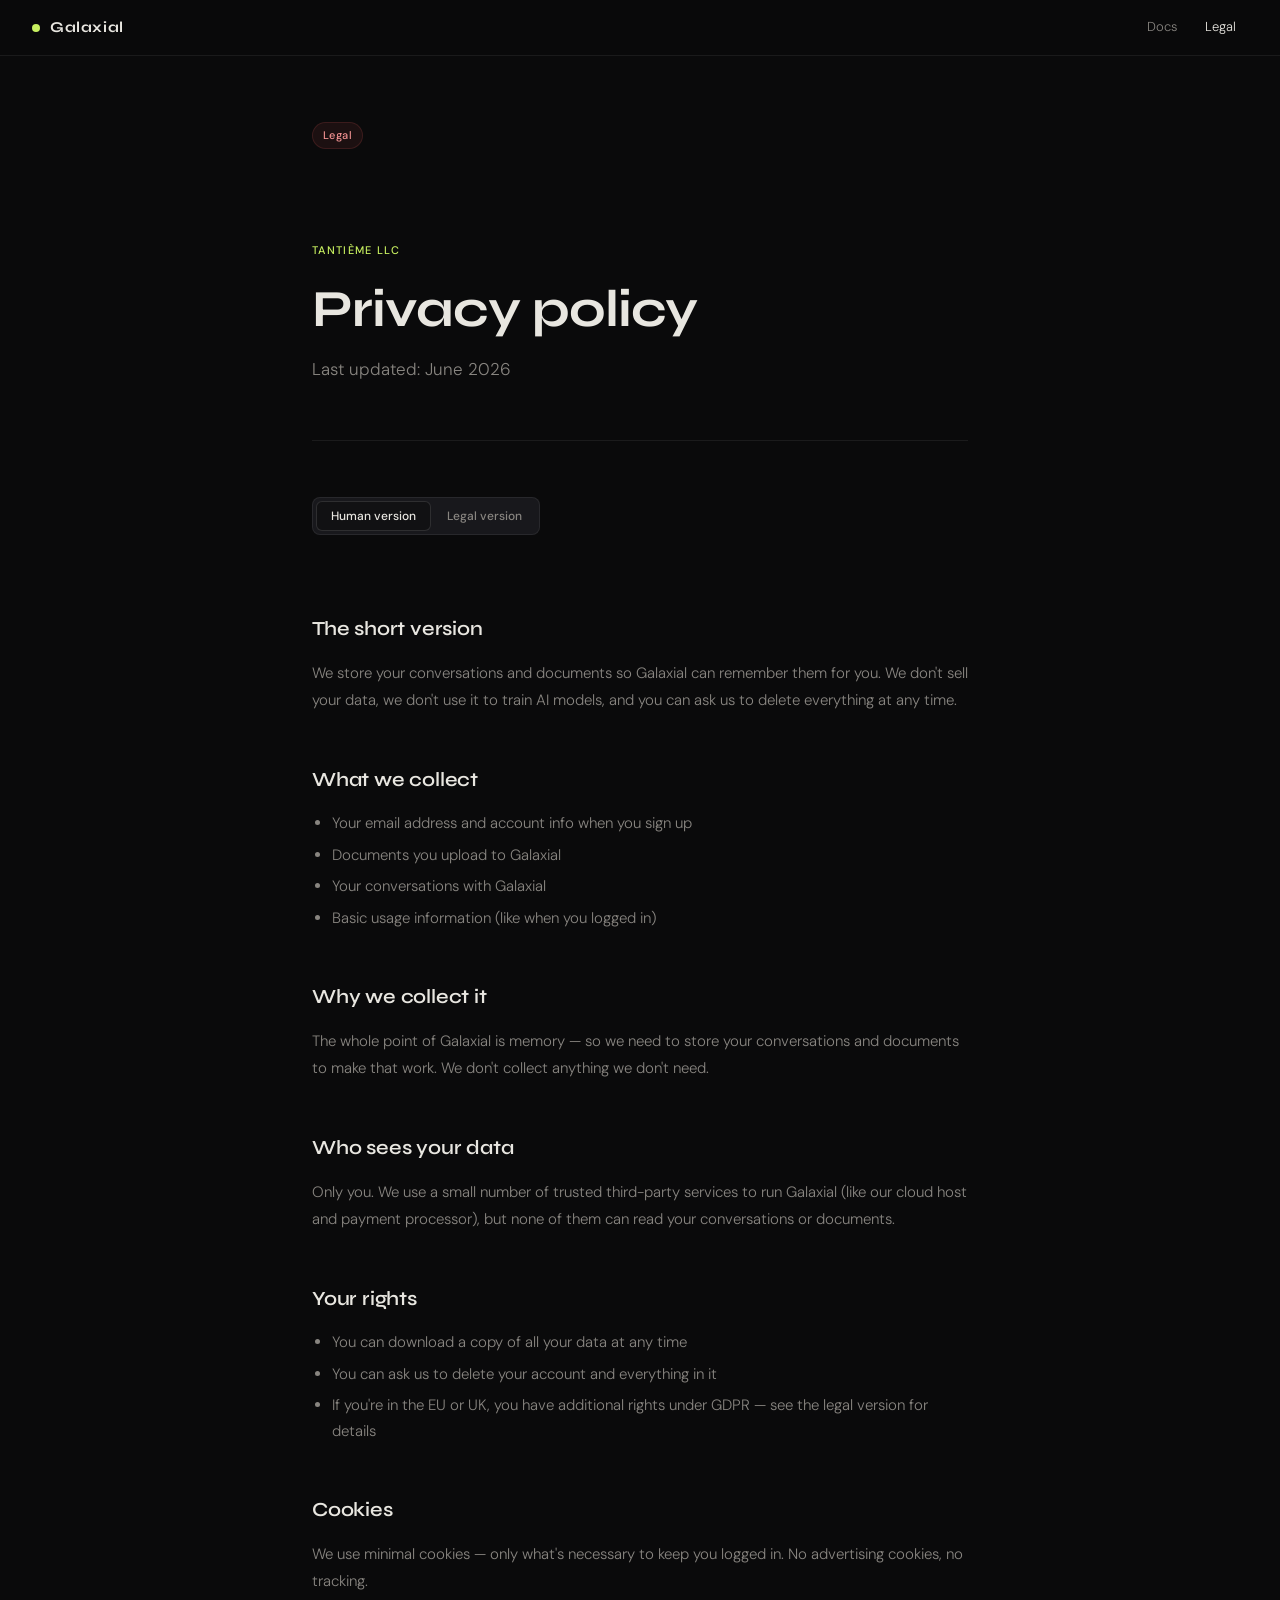
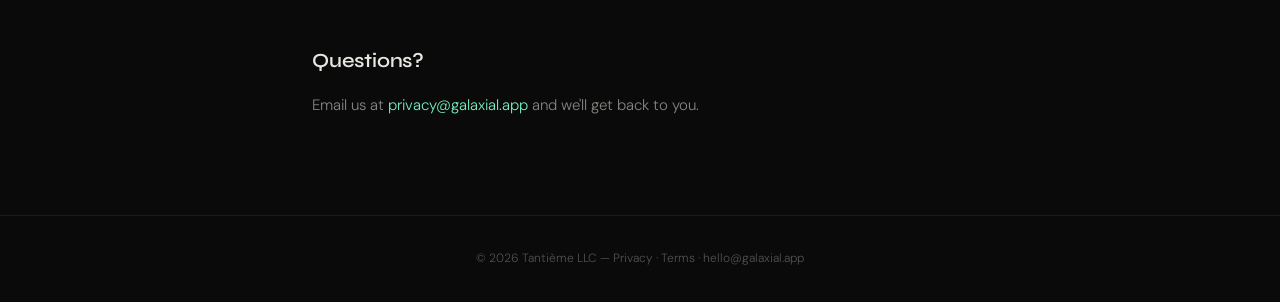
==== legal/privacy.html @ 6ae2b4bb "fix folder structure and file contents" ====
<!DOCTYPE html>
<html lang="en">
<head>
<meta charset="UTF-8">
<meta name="viewport" content="width=device-width, initial-scale=1.0">
<title>Privacy Policy — Galaxial</title>
<link rel="stylesheet" href="../assets/style.css">
</head>
<body>

<nav>
  <a class="nav-brand" href="../index.html"><span></span>Galaxial</a>
  <div class="nav-links">
    <a href="../docs/guide.html">Docs</a>
    <a href="privacy.html" class="active">Legal</a>
  </div>
</nav>

<div class="page">
  <span class="badge legal">Legal</span>
  <div class="hero">
    <div class="hero-eyebrow">Tantième LLC</div>
    <h1>Privacy policy</h1>
    <p>Last updated: June 2026</p>
  </div>

  <div class="lang-toggle">
    <button class="lang-btn active" onclick="setLang('human')">Human version</button>
    <button class="lang-btn" onclick="setLang('legal')">Legal version</button>
  </div>

  <div class="lang-pane active" id="pane-human">
    <h2>The short version</h2>
    <p>We store your conversations and documents so Galaxial can remember them for you. We don't sell your data, we don't use it to train AI models, and you can ask us to delete everything at any time.</p>

    <h2>What we collect</h2>
    <ul>
      <li>Your email address and account info when you sign up</li>
      <li>Documents you upload to Galaxial</li>
      <li>Your conversations with Galaxial</li>
      <li>Basic usage information (like when you logged in)</li>
    </ul>

    <h2>Why we collect it</h2>
    <p>The whole point of Galaxial is memory — so we need to store your conversations and documents to make that work. We don't collect anything we don't need.</p>

    <h2>Who sees your data</h2>
    <p>Only you. We use a small number of trusted third-party services to run Galaxial (like our cloud host and payment processor), but none of them can read your conversations or documents.</p>

    <h2>Your rights</h2>
    <ul>
      <li>You can download a copy of all your data at any time</li>
      <li>You can ask us to delete your account and everything in it</li>
      <li>If you're in the EU or UK, you have additional rights under GDPR — see the legal version for details</li>
    </ul>

    <h2>Cookies</h2>
    <p>We use minimal cookies — only what's necessary to keep you logged in. No advertising cookies, no tracking.</p>

    <h2>Questions?</h2>
    <p>Email us at <a href="mailto:privacy@galaxial.app">privacy@galaxial.app</a> and we'll get back to you.</p>
  </div>

  <div class="lang-pane" id="pane-legal">
    <h2>1. Controller</h2>
    <p>Tantième LLC ("Company", "we", "us") is the data controller for personal data processed through the Galaxial platform ("Service"). Contact: <a href="mailto:privacy@galaxial.app">privacy@galaxial.app</a>.</p>

    <h2>2. Data collected</h2>
    <ul>
      <li><strong>Account data:</strong> email address, hashed password, account creation timestamp</li>
      <li><strong>User content:</strong> documents uploaded to the Service, conversation history, memory records derived from conversations</li>
      <li><strong>Usage data:</strong> session timestamps, feature usage logs, error logs</li>
      <li><strong>Payment data:</strong> processed by Stripe Inc.; we do not store full card details</li>
    </ul>

    <h2>3. Legal basis for processing (GDPR)</h2>
    <ul>
      <li>Performance of contract (Art. 6(1)(b)): account management, core Service functionality</li>
      <li>Legitimate interests (Art. 6(1)(f)): security, fraud prevention, service improvement</li>
      <li>Legal obligation (Art. 6(1)(c)): compliance with applicable law</li>
    </ul>

    <h2>4. Data retention</h2>
    <p>Account data is retained for the duration of your account plus 30 days following deletion. Usage logs are retained for 90 days. You may request immediate deletion at any time.</p>

    <h2>5. Data transfers</h2>
    <p>Data may be processed by sub-processors located outside the European Economic Area. All transfers are subject to appropriate safeguards including Standard Contractual Clauses where required.</p>

    <h2>6. Your rights</h2>
    <p>You have the right to: access your personal data; rectify inaccurate data; erasure ("right to be forgotten"); portability; restriction of processing; object to processing. To exercise these rights, contact <a href="mailto:privacy@galaxial.app">privacy@galaxial.app</a>. EU/UK residents may lodge complaints with their local supervisory authority.</p>

    <h2>7. AI and automated processing</h2>
    <p>User content is processed by third-party AI inference providers to deliver the Service. User data is not used to train AI models. No solely automated decisions with legal or similarly significant effects are made about users.</p>

    <h2>8. Cookies</h2>
    <p>We use strictly necessary cookies for session management. No third-party advertising or tracking cookies are used.</p>

    <h2>9. Changes</h2>
    <p>Material changes to this policy will be communicated via email to registered users with at least 14 days notice prior to taking effect.</p>
  </div>
</div>

<footer>
  <p>© 2026 Tantième LLC — <a href="privacy.html">Privacy</a> · <a href="terms.html">Terms</a> · <a href="mailto:hello@galaxial.app">hello@galaxial.app</a></p>
</footer>

<script>
function setLang(lang) {
  document.querySelectorAll('.lang-pane').forEach(p => p.classList.remove('active'));
  document.querySelectorAll('.lang-btn').forEach(b => b.classList.remove('active'));
  document.getElementById('pane-' + lang).classList.add('active');
  event.target.classList.add('active');
}
</script>

</body>
</html>
---- assets/style.css ----
@import url('https://fonts.googleapis.com/css2?family=Syne:wght@400;500;600;700&family=DM+Sans:ital,wght@0,300;0,400;0,500;1,300&display=swap');

*, *::before, *::after { box-sizing: border-box; margin: 0; padding: 0; }

:root {
  --bg:        #0a0a0b;
  --bg2:       #111113;
  --bg3:       #18181c;
  --border:    rgba(255,255,255,0.07);
  --border2:   rgba(255,255,255,0.12);
  --text:      #e8e6e0;
  --muted:     #888580;
  --dim:       #55524e;
  --accent:    #c8f060;
  --accent2:   #7af0c0;
  --danger:    #f06060;
  --font-head: 'Syne', sans-serif;
  --font-body: 'DM Sans', sans-serif;
  --radius:    10px;
  --max:       720px;
}

html { font-size: 16px; scroll-behavior: smooth; }

body {
  background: var(--bg);
  color: var(--text);
  font-family: var(--font-body);
  font-weight: 300;
  line-height: 1.75;
  min-height: 100vh;
}

nav {
  position: sticky; top: 0; z-index: 100;
  background: rgba(10,10,11,0.85);
  backdrop-filter: blur(12px);
  border-bottom: 1px solid var(--border);
  padding: 0 32px;
  display: flex; align-items: center; justify-content: space-between;
  height: 56px;
}

.nav-brand {
  font-family: var(--font-head);
  font-weight: 700;
  font-size: 15px;
  letter-spacing: .04em;
  color: var(--text);
  text-decoration: none;
  display: flex; align-items: center; gap: 10px;
}

.nav-brand span {
  display: inline-block;
  width: 8px; height: 8px;
  border-radius: 50%;
  background: var(--accent);
}

.nav-links { display: flex; gap: 4px; }

.nav-links a {
  font-size: 13px;
  color: var(--muted);
  text-decoration: none;
  padding: 6px 12px;
  border-radius: 6px;
  transition: color .15s, background .15s;
}

.nav-links a:hover { color: var(--text); background: var(--bg3); }
.nav-links a.active { color: var(--text); }

.page { max-width: var(--max); margin: 0 auto; padding: 64px 32px 96px; }

.hero { padding: 72px 0 56px; border-bottom: 1px solid var(--border); margin-bottom: 56px; }
.hero-eyebrow {
  font-size: 11px; font-weight: 500; letter-spacing: .12em; text-transform: uppercase;
  color: var(--accent); margin-bottom: 20px;
}
.hero h1 {
  font-family: var(--font-head);
  font-size: clamp(32px, 5vw, 52px);
  font-weight: 700;
  line-height: 1.1;
  letter-spacing: -.02em;
  color: var(--text);
  margin-bottom: 16px;
}
.hero p { font-size: 17px; color: var(--muted); max-width: 520px; }

h2 {
  font-family: var(--font-head);
  font-size: 20px; font-weight: 600;
  color: var(--text);
  margin: 48px 0 14px;
  letter-spacing: -.01em;
}

h3 {
  font-size: 12px; font-weight: 500;
  text-transform: uppercase; letter-spacing: .1em;
  color: var(--dim);
  margin: 32px 0 10px;
}

p { font-size: 15px; color: var(--muted); margin-bottom: 14px; line-height: 1.8; }
p:last-child { margin-bottom: 0; }

ul, ol { padding-left: 20px; margin-bottom: 14px; }
li { font-size: 15px; color: var(--muted); margin-bottom: 6px; line-height: 1.7; }

a { color: var(--accent2); text-decoration: none; }
a:hover { text-decoration: underline; }

hr { border: none; border-top: 1px solid var(--border); margin: 40px 0; }

.card {
  background: var(--bg2);
  border: 1px solid var(--border);
  border-radius: var(--radius);
  padding: 20px 24px;
  margin: 16px 0;
}
.card p { margin: 0; font-size: 14px; }

.example { border-radius: var(--radius); overflow: hidden; margin: 16px 0; }
.ex-label {
  font-size: 11px; font-weight: 500; letter-spacing: .06em;
  text-transform: uppercase; padding: 7px 14px;
}
.ex-label.bad  { background: rgba(240,96,96,.12);  color: #f09090; }
.ex-label.good { background: rgba(122,240,192,.1); color: var(--accent2); }
.ex-body {
  padding: 14px 16px;
  background: var(--bg3);
  border: 1px solid var(--border);
  border-top: none;
  border-radius: 0 0 var(--radius) var(--radius);
}
.ex-body p { font-size: 14px; margin: 0; font-style: italic; color: var(--text); }

.tip { display: flex; gap: 14px; padding: 16px 0; border-bottom: 1px solid var(--border); }
.tip:last-child { border-bottom: none; }
.tip-icon { font-size: 18px; min-width: 28px; padding-top: 1px; }
.tip-title { font-size: 14px; font-weight: 500; color: var(--text); margin-bottom: 3px; }
.tip-body p { font-size: 14px; margin: 0; }

.notice {
  border-left: 2px solid var(--accent);
  padding: 12px 16px;
  background: rgba(200,240,96,.05);
  border-radius: 0 var(--radius) var(--radius) 0;
  margin: 20px 0;
}
.notice p { font-size: 13px; color: var(--muted); margin: 0; }

.badge {
  display: inline-block;
  font-size: 11px; font-weight: 500;
  padding: 3px 10px;
  border-radius: 99px;
  letter-spacing: .04em;
  margin-bottom: 20px;
}
.badge.user    { background: rgba(122,240,192,.1); color: var(--accent2); border: 1px solid rgba(122,240,192,.2); }
.badge.legal   { background: rgba(240,96,96,.08);  color: #f09090;        border: 1px solid rgba(240,96,96,.15); }
.badge.dev     { background: rgba(200,240,96,.08); color: var(--accent);  border: 1px solid rgba(200,240,96,.2); }

code {
  font-family: 'SF Mono', 'Fira Code', monospace;
  font-size: 12px;
  background: var(--bg3);
  border: 1px solid var(--border);
  padding: 2px 6px;
  border-radius: 4px;
  color: var(--accent);
}

.lang-toggle {
  display: inline-flex;
  background: var(--bg3);
  border: 1px solid var(--border);
  border-radius: 8px;
  padding: 3px;
  margin-bottom: 28px;
  gap: 2px;
}
.lang-btn {
  font-family: var(--font-body);
  font-size: 12px; font-weight: 500;
  padding: 6px 14px;
  border-radius: 6px;
  border: none;
  cursor: pointer;
  color: var(--muted);
  background: transparent;
  transition: all .15s;
}
.lang-btn.active { background: var(--bg2); color: var(--text); border: 1px solid var(--border2); }

.lang-pane { display: none; }
.lang-pane.active { display: block; }

footer {
  border-top: 1px solid var(--border);
  padding: 32px;
  text-align: center;
}
footer p { font-size: 12px; color: var(--dim); margin: 0; }
footer a { color: var(--dim); }
footer a:hover { color: var(--muted); }
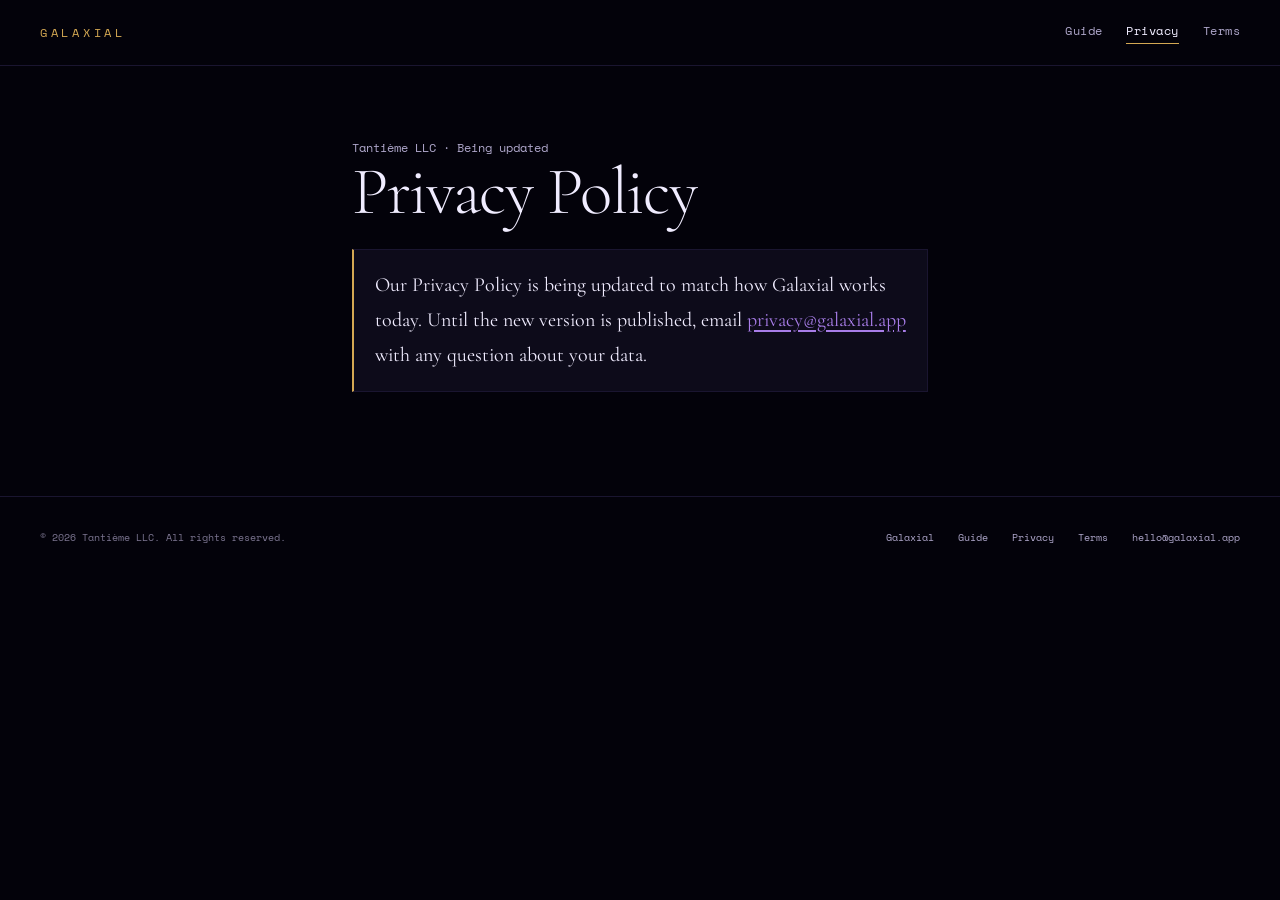
==== commit 0638c4ab: "Rework docs site: match galaxial.app style, correct guide claims, replace outdated legal pages with " ====
--- a/legal/privacy.html
+++ b/legal/privacy.html
@@ -4,114 +4,133 @@
 <meta charset="UTF-8">
 <meta name="viewport" content="width=device-width, initial-scale=1.0">
 <title>Privacy Policy — Galaxial</title>
-<link rel="stylesheet" href="../assets/style.css">
+<meta name="description" content="Privacy Policy for Galaxial, being updated.">
+<link rel="preconnect" href="https://fonts.googleapis.com">
+<link rel="preconnect" href="https://fonts.gstatic.com" crossorigin>
+<link href="https://fonts.googleapis.com/css2?family=Cormorant+Garamond:ital,wght@0,300;0,400;0,600;1,400&family=Space+Mono:wght@400;700&display=swap" rel="stylesheet">
+<style>
+:root{
+  --void:#03020a;--surface:#0d0b1a;--rim:#1a1530;
+  --pulse:#7b5ea7;--glow:#a87de8;--gold:#d4a853;--gold-dim:#9a7940;
+  --text:#f0ecff;--muted:#b0a8cc;--accent:#ff6b35;
+  --mono:'Space Mono',ui-monospace,Menlo,Consolas,monospace;
+  --serif:'Cormorant Garamond',Georgia,'Times New Roman',serif;
+}
+*{box-sizing:border-box;}
+html{scroll-behavior:smooth;}
+@media (prefers-reduced-motion:reduce){html{scroll-behavior:auto;}}
+body{margin:0;background:var(--void);color:var(--text);font-family:var(--serif);
+  font-size:1.25rem;line-height:1.75;font-weight:400;-webkit-font-smoothing:antialiased;}
+a{color:var(--glow);text-underline-offset:.2em;}
+a:hover{color:var(--text);}
+:focus-visible{outline:2px solid var(--gold);outline-offset:3px;}
+.skip{position:absolute;left:-9999px;top:0;background:var(--gold);color:var(--void);
+  font-family:var(--mono);font-size:.75rem;padding:.6rem 1rem;z-index:10;}
+.skip:focus{left:1rem;top:1rem;}
+
+.site{display:flex;justify-content:space-between;align-items:center;gap:1rem;flex-wrap:wrap;
+  padding:1.3rem clamp(1.25rem,5vw,2.5rem);border-bottom:1px solid var(--rim);}
+.wordmark{font-family:var(--mono);font-size:.78rem;letter-spacing:.3em;color:var(--gold);
+  text-transform:uppercase;text-decoration:none;}
+.site nav{display:flex;gap:1.5rem;}
+.site nav a{font-family:var(--mono);font-size:.72rem;letter-spacing:.04em;color:var(--muted);
+  text-decoration:none;padding-bottom:.15rem;border-bottom:1px solid transparent;}
+.site nav a:hover{color:var(--text);}
+.site nav a[aria-current="page"]{color:var(--text);border-bottom-color:var(--gold);}
+
+main{max-width:40rem;margin:0 auto;padding:4.5rem clamp(1.25rem,5vw,2rem) 5rem;}
+h1{font-weight:300;font-size:clamp(2.6rem,7vw,4.2rem);line-height:1;letter-spacing:-.02em;margin:0 0 1.2rem;}
+.meta{font-family:var(--mono);font-size:.72rem;color:var(--muted);margin:0;}
+.lede{font-size:1.35rem;color:var(--muted);margin:2.2rem 0 2.5rem;}
+
+.toc{border-top:1px solid var(--rim);border-bottom:1px solid var(--rim);padding:1.4rem 0;margin-bottom:1rem;}
+.toc ol{margin:0;padding-left:1.4rem;columns:2 14rem;column-gap:2rem;}
+.toc li{font-size:1.1rem;line-height:1.6;color:var(--gold-dim);}
+.toc a{color:var(--muted);text-decoration:none;}
+.toc a:hover{color:var(--text);}
+
+h2{font-weight:400;font-size:1.8rem;line-height:1.25;letter-spacing:-.005em;margin:3.5rem 0 1rem;scroll-margin-top:1.5rem;}
+h2 .n{font-family:var(--mono);font-size:.78rem;color:var(--gold-dim);margin-right:.8rem;vertical-align:.3em;}
+h3{font-weight:600;font-size:1.3rem;margin:2rem 0 .4rem;}
+p{margin:0 0 1.1rem;}
+ul{margin:0 0 1.2rem;padding-left:1.3rem;}
+li{margin-bottom:.55rem;}
+li::marker{color:var(--gold-dim);}
+strong{font-weight:600;}
+
+.table-wrap{overflow-x:auto;margin:1.2rem 0 1.5rem;border:1px solid var(--rim);}
+table{border-collapse:collapse;width:100%;min-width:32rem;font-size:1.08rem;line-height:1.5;}
+th,td{text-align:left;vertical-align:top;padding:.8rem 1rem;border-bottom:1px solid var(--rim);}
+th{font-family:var(--mono);font-size:.7rem;font-weight:400;color:var(--muted);background:var(--surface);}
+tr:last-child td{border-bottom:none;}
+td:first-child{color:var(--gold);white-space:nowrap;}
+
+.needs{font-family:var(--mono);font-size:.78rem;line-height:1.5;color:var(--accent);
+  background:rgba(255,107,53,.08);border:1px dashed rgba(255,107,53,.55);padding:.05rem .45rem;}
+
+footer{border-top:1px solid var(--rim);padding:2rem clamp(1.25rem,5vw,2.5rem);
+  display:flex;justify-content:space-between;align-items:center;flex-wrap:wrap;gap:1rem;}
+footer p{margin:0;font-family:var(--mono);font-size:.62rem;color:rgba(176,168,204,.7);}
+footer nav{display:flex;gap:1.5rem;flex-wrap:wrap;}
+footer nav a{font-family:var(--mono);font-size:.62rem;color:var(--muted);text-decoration:none;}
+footer nav a:hover{color:var(--text);}
+
+/* ---- docs-site components (same tokens as the legal pages) ---- */
+.cards{display:grid;grid-template-columns:repeat(auto-fit,minmax(15rem,1fr));gap:1px;background:var(--rim);
+  border:1px solid var(--rim);margin:1rem 0 2.5rem;}
+.card{display:block;background:var(--surface);padding:1.5rem 1.6rem;text-decoration:none;color:var(--text);
+  transition:background .2s;}
+.card:hover{background:#120f22;color:var(--text);}
+.card-label{display:block;font-family:var(--mono);font-size:.68rem;letter-spacing:.2em;text-transform:uppercase;
+  color:var(--gold);margin-bottom:.5rem;}
+.card-title{display:block;font-size:1.35rem;line-height:1.3;margin-bottom:.35rem;}
+.card-desc{display:block;font-size:1.05rem;line-height:1.55;color:var(--muted);}
+.box{background:var(--surface);border:1px solid var(--rim);border-left:2px solid var(--gold);
+  padding:1.1rem 1.3rem;margin:1.5rem 0;}
+.box p{margin:0;}
+.example{border:1px solid var(--rim);margin:1rem 0;}
+.example-label{font-family:var(--mono);font-size:.68rem;letter-spacing:.15em;text-transform:uppercase;
+  padding:.5rem 1rem;border-bottom:1px solid var(--rim);background:var(--surface);}
+.example-label.less{color:var(--muted);}
+.example-label.better{color:var(--gold);}
+.example p{margin:0;padding:.9rem 1rem;font-style:italic;}
+.tips{list-style:none;padding:0;margin:0 0 1.5rem;}
+.tips li{border-top:1px solid var(--rim);padding:1.1rem 0;margin:0;}
+.tips li:last-child{border-bottom:1px solid var(--rim);}
+.tip-title{display:block;font-family:var(--mono);font-size:.72rem;letter-spacing:.12em;text-transform:uppercase;
+  color:var(--gold);margin-bottom:.35rem;}
+</style>
 </head>
 <body>
+<a class="skip" href="#content">Skip to content</a>
 
-<nav>
-  <a class="nav-brand" href="../index.html"><span></span>Galaxial</a>
-  <div class="nav-links">
-    <a href="../docs/guide.html">Docs</a>
-    <a href="privacy.html" class="active">Legal</a>
+<header class="site">
+  <a class="wordmark" href="../index.html">Galaxial</a>
+  <nav aria-label="Docs">
+    <a href="../docs/guide.html">Guide</a>
+    <a href="../legal/privacy.html" aria-current="page">Privacy</a>
+    <a href="../legal/terms.html">Terms</a>
+  </nav>
+</header>
+
+<main id="content">
+  <p class="meta">Tantième LLC · Being updated</p>
+  <h1>Privacy Policy</h1>
+  <div class="box">
+    <p>Our Privacy Policy is being updated to match how Galaxial works today. Until the new version is published, email <a href="mailto:privacy@galaxial.app">privacy@galaxial.app</a> with any question about your data.</p>
   </div>
-</nav>
-
-<div class="page">
-  <span class="badge legal">Legal</span>
-  <div class="hero">
-    <div class="hero-eyebrow">Tantième LLC</div>
-    <h1>Privacy policy</h1>
-    <p>Last updated: June 2026</p>
-  </div>
-
-  <div class="lang-toggle">
-    <button class="lang-btn active" onclick="setLang('human')">Human version</button>
-    <button class="lang-btn" onclick="setLang('legal')">Legal version</button>
-  </div>
-
-  <div class="lang-pane active" id="pane-human">
-    <h2>The short version</h2>
-    <p>We store your conversations and documents so Galaxial can remember them for you. We don't sell your data, we don't use it to train AI models, and you can ask us to delete everything at any time.</p>
-
-    <h2>What we collect</h2>
-    <ul>
-      <li>Your email address and account info when you sign up</li>
-      <li>Documents you upload to Galaxial</li>
-      <li>Your conversations with Galaxial</li>
-      <li>Basic usage information (like when you logged in)</li>
-    </ul>
-
-    <h2>Why we collect it</h2>
-    <p>The whole point of Galaxial is memory — so we need to store your conversations and documents to make that work. We don't collect anything we don't need.</p>
-
-    <h2>Who sees your data</h2>
-    <p>Only you. We use a small number of trusted third-party services to run Galaxial (like our cloud host and payment processor), but none of them can read your conversations or documents.</p>
-
-    <h2>Your rights</h2>
-    <ul>
-      <li>You can download a copy of all your data at any time</li>
-      <li>You can ask us to delete your account and everything in it</li>
-      <li>If you're in the EU or UK, you have additional rights under GDPR — see the legal version for details</li>
-    </ul>
-
-    <h2>Cookies</h2>
-    <p>We use minimal cookies — only what's necessary to keep you logged in. No advertising cookies, no tracking.</p>
-
-    <h2>Questions?</h2>
-    <p>Email us at <a href="mailto:privacy@galaxial.app">privacy@galaxial.app</a> and we'll get back to you.</p>
-  </div>
-
-  <div class="lang-pane" id="pane-legal">
-    <h2>1. Controller</h2>
-    <p>Tantième LLC ("Company", "we", "us") is the data controller for personal data processed through the Galaxial platform ("Service"). Contact: <a href="mailto:privacy@galaxial.app">privacy@galaxial.app</a>.</p>
-
-    <h2>2. Data collected</h2>
-    <ul>
-      <li><strong>Account data:</strong> email address, hashed password, account creation timestamp</li>
-      <li><strong>User content:</strong> documents uploaded to the Service, conversation history, memory records derived from conversations</li>
-      <li><strong>Usage data:</strong> session timestamps, feature usage logs, error logs</li>
-      <li><strong>Payment data:</strong> processed by Stripe Inc.; we do not store full card details</li>
-    </ul>
-
-    <h2>3. Legal basis for processing (GDPR)</h2>
-    <ul>
-      <li>Performance of contract (Art. 6(1)(b)): account management, core Service functionality</li>
-      <li>Legitimate interests (Art. 6(1)(f)): security, fraud prevention, service improvement</li>
-      <li>Legal obligation (Art. 6(1)(c)): compliance with applicable law</li>
-    </ul>
-
-    <h2>4. Data retention</h2>
-    <p>Account data is retained for the duration of your account plus 30 days following deletion. Usage logs are retained for 90 days. You may request immediate deletion at any time.</p>
-
-    <h2>5. Data transfers</h2>
-    <p>Data may be processed by sub-processors located outside the European Economic Area. All transfers are subject to appropriate safeguards including Standard Contractual Clauses where required.</p>
-
-    <h2>6. Your rights</h2>
-    <p>You have the right to: access your personal data; rectify inaccurate data; erasure ("right to be forgotten"); portability; restriction of processing; object to processing. To exercise these rights, contact <a href="mailto:privacy@galaxial.app">privacy@galaxial.app</a>. EU/UK residents may lodge complaints with their local supervisory authority.</p>
-
-    <h2>7. AI and automated processing</h2>
-    <p>User content is processed by third-party AI inference providers to deliver the Service. User data is not used to train AI models. No solely automated decisions with legal or similarly significant effects are made about users.</p>
-
-    <h2>8. Cookies</h2>
-    <p>We use strictly necessary cookies for session management. No third-party advertising or tracking cookies are used.</p>
-
-    <h2>9. Changes</h2>
-    <p>Material changes to this policy will be communicated via email to registered users with at least 14 days notice prior to taking effect.</p>
-  </div>
-</div>
+</main>
 
 <footer>
-  <p>© 2026 Tantième LLC — <a href="privacy.html">Privacy</a> · <a href="terms.html">Terms</a> · <a href="mailto:hello@galaxial.app">hello@galaxial.app</a></p>
+  <p>© <span id="yr">2026</span> Tantième LLC. All rights reserved.</p>
+  <nav aria-label="Footer">
+    <a href="https://galaxial.app">Galaxial</a>
+    <a href="../docs/guide.html">Guide</a>
+    <a href="../legal/privacy.html">Privacy</a>
+    <a href="../legal/terms.html">Terms</a>
+    <a href="mailto:hello@galaxial.app">hello@galaxial.app</a>
+  </nav>
 </footer>
-
-<script>
-function setLang(lang) {
-  document.querySelectorAll('.lang-pane').forEach(p => p.classList.remove('active'));
-  document.querySelectorAll('.lang-btn').forEach(b => b.classList.remove('active'));
-  document.getElementById('pane-' + lang).classList.add('active');
-  event.target.classList.add('active');
-}
-</script>
-
+<script>document.getElementById('yr').textContent=new Date().getFullYear();</script>
 </body>
-</html>+</html>
